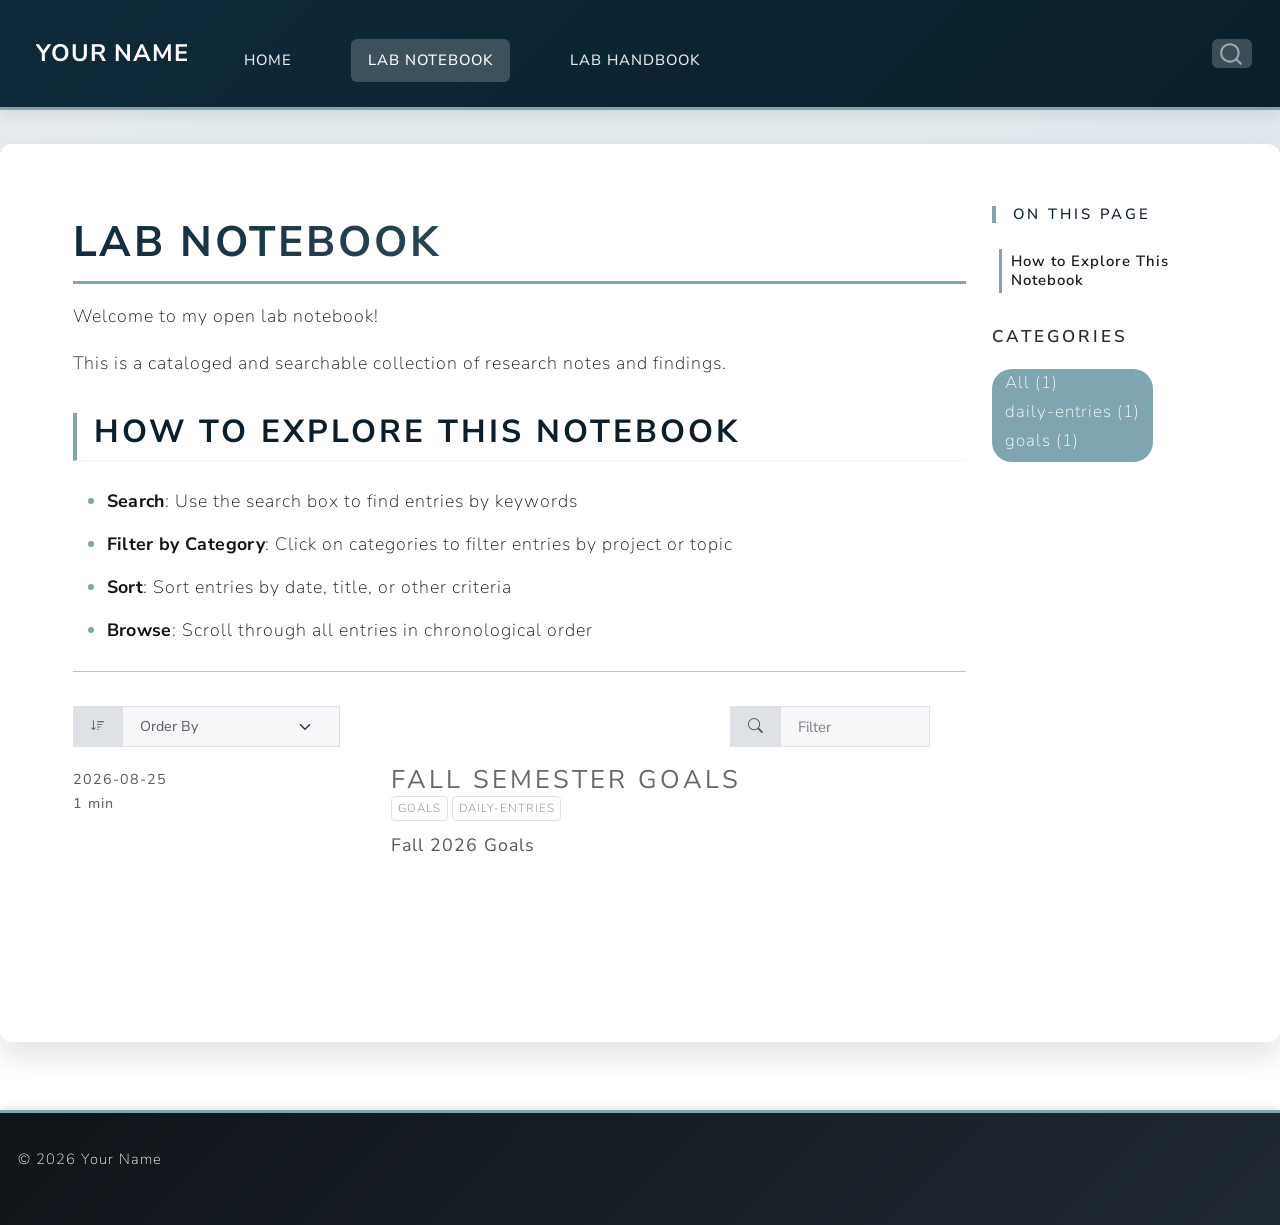
==== docs/notebook.html @ 776d5ff4 "initial upload" ====
<!DOCTYPE html>
<html xmlns="http://www.w3.org/1999/xhtml" lang="en" xml:lang="en"><head>

<meta charset="utf-8">
<meta name="generator" content="quarto-1.9.38">

<meta name="viewport" content="width=device-width, initial-scale=1.0, user-scalable=yes">


<title>Lab Notebook – YOUR NAME</title>
<style>
/* Default styles provided by pandoc.
** See https://pandoc.org/MANUAL.html#variables-for-html for config info.
*/
code{white-space: pre-wrap;}
span.smallcaps{font-variant: small-caps;}
div.columns{display: flex; gap: min(4vw, 1.5em);}
div.column{flex: auto; overflow-x: auto;}
div.hanging-indent{margin-left: 1.5em; text-indent: -1.5em;}
ul.task-list{list-style: none;}
ul.task-list li input[type="checkbox"] {
  width: 0.8em;
  margin: 0 0.8em 0.2em -1em; /* quarto-specific, see https://github.com/quarto-dev/quarto-cli/issues/4556 */ 
  vertical-align: middle;
}
</style>


<script src="site_libs/quarto-nav/quarto-nav.js"></script>
<script src="site_libs/quarto-nav/headroom.min.js"></script>
<script src="site_libs/clipboard/clipboard.min.js"></script>
<script src="site_libs/quarto-search/autocomplete.umd.js"></script>
<script src="site_libs/quarto-search/fuse.min.js"></script>
<script src="site_libs/quarto-search/quarto-search.js"></script>
<meta name="quarto:offset" content="./">
<script src="site_libs/quarto-listing/list.min.js"></script>
<script src="site_libs/quarto-listing/quarto-listing.js"></script>
<script src="site_libs/quarto-html/quarto.js" type="module"></script>
<script src="site_libs/quarto-html/tabsets/tabsets.js" type="module"></script>
<script src="site_libs/quarto-html/popper.min.js"></script>
<script src="site_libs/quarto-html/tippy.umd.min.js"></script>
<script src="site_libs/quarto-html/anchor.min.js"></script>
<link href="site_libs/quarto-html/tippy.css" rel="stylesheet">
<link href="site_libs/quarto-html/quarto-syntax-highlighting-15634bcf2e68342d4ad2dfa704d543f6.css" rel="stylesheet" id="quarto-text-highlighting-styles">
<script src="site_libs/bootstrap/bootstrap.min.js"></script>
<link href="site_libs/bootstrap/bootstrap-icons.css" rel="stylesheet">
<link href="site_libs/bootstrap/bootstrap-9c3a95dc19903b1c85a5a06ea1e3e86a.min.css" rel="stylesheet" append-hash="true" id="quarto-bootstrap" data-mode="light">
<script id="quarto-search-options" type="application/json">{
  "location": "navbar",
  "copy-button": false,
  "collapse-after": 3,
  "panel-placement": "end",
  "type": "overlay",
  "limit": 50,
  "keyboard-shortcut": [
    "f",
    "/",
    "s"
  ],
  "show-item-context": false,
  "language": {
    "search-no-results-text": "No results",
    "search-matching-documents-text": "matching documents",
    "search-copy-link-title": "Copy link to search",
    "search-hide-matches-text": "Hide additional matches",
    "search-more-match-text": "more match in this document",
    "search-more-matches-text": "more matches in this document",
    "search-clear-button-title": "Clear",
    "search-text-placeholder": "",
    "search-detached-cancel-button-title": "Cancel",
    "search-submit-button-title": "Submit",
    "search-label": "Search"
  }
}</script>
<script>

  window.document.addEventListener("DOMContentLoaded", function (_event) {
    const listingTargetEl = window.document.querySelector('#listing-listing .list');
    if (!listingTargetEl) {
      // No listing discovered, do not attach.
      return; 
    }

    const options = {
      valueNames: ['listing-date','listing-title','listing-reading-time','listing-description','listing-categories',{ data: ['index'] },{ data: ['categories'] },{ data: ['listing-date-sort'] },{ data: ['listing-file-modified-sort'] }],
      
      searchColumns: ["listing-date","listing-title","listing-author","listing-image","listing-description","listing-categories"],
    };

    window['quarto-listings'] = window['quarto-listings'] || {};
    window['quarto-listings']['listing-listing'] = new List('listing-listing', options);

    if (window['quarto-listing-loaded']) {
      window['quarto-listing-loaded']();
    }
  });

  window.addEventListener('hashchange',() => {
    if (window['quarto-listing-loaded']) {
      window['quarto-listing-loaded']();
    }
  })
  </script>

  <script src="https://cdnjs.cloudflare.com/polyfill/v3/polyfill.min.js?features=es6"></script>
  <script defer="" src="https://cdn.jsdelivr.net/npm/mathjax@3/es5/tex-chtml-full.js" type="text/javascript"></script>

<script type="text/javascript">
const typesetMath = (el) => {
  if (window.MathJax) {
    // MathJax Typeset
    window.MathJax.typeset([el]);
  } else if (window.katex) {
    // KaTeX Render
    var mathElements = el.getElementsByClassName("math");
    var macros = [];
    for (var i = 0; i < mathElements.length; i++) {
      var texText = mathElements[i].firstChild;
      if (mathElements[i].tagName == "SPAN" && texText && texText.data) {
        window.katex.render(texText.data, mathElements[i], {
          displayMode: mathElements[i].classList.contains('display'),
          throwOnError: false,
          macros: macros,
          fleqn: false
        });
      }
    }
  }
}
window.Quarto = {
  typesetMath
};
</script>

<link rel="stylesheet" href="styles.css">
</head>

<body class="nav-fixed quarto-light">

<div id="quarto-search-results"></div>
  <header id="quarto-header" class="headroom fixed-top">
    <nav class="navbar navbar-expand-lg " data-bs-theme="dark">
      <div class="navbar-container container-fluid">
      <div class="navbar-brand-container mx-auto">
    <a href="./index.html" class="navbar-brand navbar-brand-logo">
    <img src="./headshots/logo.png" alt="" class="navbar-logo light-content">
    <img src="./headshots/logo.png" alt="" class="navbar-logo dark-content">
    </a>
    <a class="navbar-brand" href="./index.html">
    <span class="navbar-title">YOUR NAME</span>
    </a>
  </div>
            <div id="quarto-search" class="" title="Search"></div>
          <button class="navbar-toggler" type="button" data-bs-toggle="collapse" data-bs-target="#navbarCollapse" aria-controls="navbarCollapse" role="menu" aria-expanded="false" aria-label="Toggle navigation" onclick="if (window.quartoToggleHeadroom) { window.quartoToggleHeadroom(); }">
  <span class="navbar-toggler-icon"></span>
</button>
          <div class="collapse navbar-collapse" id="navbarCollapse">
            <ul class="navbar-nav navbar-nav-scroll me-auto">
  <li class="nav-item">
    <a class="nav-link" href="./index.html"> 
<span class="menu-text">Home</span></a>
  </li>  
  <li class="nav-item">
    <a class="nav-link active" href="./notebook.html" aria-current="page"> 
<span class="menu-text">Lab Notebook</span></a>
  </li>  
  <li class="nav-item">
    <a class="nav-link" href="https://alcalalab.github.io/resources/"> 
<span class="menu-text">Lab Handbook</span></a>
  </li>  
</ul>
          </div> <!-- /navcollapse -->
            <div class="quarto-navbar-tools">
</div>
      </div> <!-- /container-fluid -->
    </nav>
</header>
<!-- content -->
<div id="quarto-content" class="quarto-container page-columns page-rows-contents page-layout-full page-navbar">
<!-- sidebar -->
<!-- margin-sidebar -->
    <div id="quarto-margin-sidebar" class="sidebar margin-sidebar">
        <nav id="TOC" role="doc-toc" class="toc-active">
    <h2 id="toc-title">On this page</h2>
   
  <ul>
  <li><a href="#how-to-explore-this-notebook" id="toc-how-to-explore-this-notebook" class="nav-link active" data-scroll-target="#how-to-explore-this-notebook">How to Explore This Notebook</a></li>
  </ul>
</nav>
    <h5 class="quarto-listing-category-title">Categories</h5><div class="quarto-listing-category category-default"><div class="category" data-category="">All <span class="quarto-category-count">(1)</span></div><div class="category" data-category="ZGFpbHktZW50cmllcw==">daily-entries <span class="quarto-category-count">(1)</span></div><div class="category" data-category="Z29hbHM=">goals <span class="quarto-category-count">(1)</span></div></div></div>
<!-- main -->
<main class="content column-page-left" id="quarto-document-content">

<header id="title-block-header" class="quarto-title-block default">
<div class="quarto-title">
<h1 class="title">Lab Notebook</h1>
</div>



<div class="quarto-title-meta column-page-left">

    
  
    
  </div>
  


</header>


<p>Welcome to my open lab notebook!</p>
<p>This is a cataloged and searchable collection of research notes and findings.</p>
<section id="how-to-explore-this-notebook" class="level2">
<h2 class="anchored" data-anchor-id="how-to-explore-this-notebook">How to Explore This Notebook</h2>
<ul>
<li><strong>Search</strong>: Use the search box to find entries by keywords</li>
<li><strong>Filter by Category</strong>: Click on categories to filter entries by project or topic</li>
<li><strong>Sort</strong>: Sort entries by date, title, or other criteria</li>
<li><strong>Browse</strong>: Scroll through all entries in chronological order</li>
</ul>
<hr>



</section>

<div class="quarto-listing quarto-listing-container-default" id="listing-listing">
<div class="listing-actions-group">
   <div class="input-group input-group-sm quarto-listing-sort">
    <span class="input-group-text"><i class="bi bi-sort-down"></i></span>
    <select id="listing-listing-sort" class="form-select" aria-label="Order By" onchange="window['quarto-listings']['listing-listing'].sort(this.options[this.selectedIndex].value, { order: this.options[this.selectedIndex].getAttribute('data-direction')})">
      <option value="" disabled="" selected="" hidden="">Order By</option>
      <option value="index" data-direction="asc">Default</option>
      <option value="listing-title" data-direction="asc">
        Title
      </option>
      <option value="listing-date-sort" data-direction="asc">
        Date - Oldest
      </option>
      <option value="listing-date-sort" data-direction="desc">
        Date - Newest
      </option>
    </select>
  </div>
    <div class="input-group input-group-sm quarto-listing-filter">
      <span class="input-group-text"><i class="bi bi-search"></i></span>
      <input type="text" class="search form-control" placeholder="Filter">
    </div>
</div>
<div class="list quarto-listing-default">
<div class="quarto-post image-right" data-index="0" data-categories="Z29hbHMlMkNkYWlseS1lbnRyaWVz" data-listing-date-sort="1787630400000" data-listing-file-modified-sort="1787684149015" data-listing-date-modified-sort="NaN" data-listing-reading-time-sort="1" data-listing-word-count-sort="37">
<div class="body">
<h3 class="no-anchor listing-title">
<a href="./posts/2026-08-25-goals.html" class="no-external">Fall Semester Goals</a>
</h3>
<div class="listing-categories">

<div class="listing-category" onclick="window.quartoListingCategory('Z29hbHM='); return false;">goals</div>

<div class="listing-category" onclick="window.quartoListingCategory('ZGFpbHktZW50cmllcw=='); return false;">daily-entries</div>

</div>
<div class="delink listing-description"><a href="./posts/2026-08-25-goals.html" class="no-external">
<p>Fall 2026 Goals</p>
</a></div>
</div>
<div class="metadata">
<a href="./posts/2026-08-25-goals.html" class="no-external">
<div class="listing-date">
2026-08-25
</div>
<div class="listing-reading-time">1 min</div>
</a>
</div>
</div>
</div>
<div class="listing-no-matching d-none">No matching items</div>
</div></main> <!-- /main -->
<script id="quarto-html-after-body" type="application/javascript">
  window.document.addEventListener("DOMContentLoaded", function (event) {
    const icon = "";
    const anchorJS = new window.AnchorJS();
    anchorJS.options = {
      placement: 'right',
      icon: icon
    };
    anchorJS.add('.anchored');
    const isCodeAnnotation = (el) => {
      for (const clz of el.classList) {
        if (clz.startsWith('code-annotation-')) {                     
          return true;
        }
      }
      return false;
    }
    const onCopySuccess = function(e) {
      // button target
      const button = e.trigger;
      // don't keep focus
      button.blur();
      // flash "checked"
      button.classList.add('code-copy-button-checked');
      var currentTitle = button.getAttribute("title");
      button.setAttribute("title", "Copied!");
      let tooltip;
      if (window.bootstrap) {
        button.setAttribute("data-bs-toggle", "tooltip");
        button.setAttribute("data-bs-placement", "left");
        button.setAttribute("data-bs-title", "Copied!");
        tooltip = new bootstrap.Tooltip(button, 
          { trigger: "manual", 
            customClass: "code-copy-button-tooltip",
            offset: [0, -8]});
        tooltip.show();    
      }
      setTimeout(function() {
        if (tooltip) {
          tooltip.hide();
          button.removeAttribute("data-bs-title");
          button.removeAttribute("data-bs-toggle");
          button.removeAttribute("data-bs-placement");
        }
        button.setAttribute("title", currentTitle);
        button.classList.remove('code-copy-button-checked');
      }, 1000);
      // clear code selection
      e.clearSelection();
    }
    const getTextToCopy = function(trigger) {
      const outerScaffold = trigger.parentElement.cloneNode(true);
      const codeEl = outerScaffold.querySelector('code');
      for (const childEl of codeEl.children) {
        if (isCodeAnnotation(childEl)) {
          childEl.remove();
        }
      }
      return codeEl.innerText;
    }
    const clipboard = new window.ClipboardJS('.code-copy-button:not([data-in-quarto-modal])', {
      text: getTextToCopy
    });
    clipboard.on('success', onCopySuccess);
    if (window.document.getElementById('quarto-embedded-source-code-modal')) {
      const clipboardModal = new window.ClipboardJS('.code-copy-button[data-in-quarto-modal]', {
        text: getTextToCopy,
        container: window.document.getElementById('quarto-embedded-source-code-modal')
      });
      clipboardModal.on('success', onCopySuccess);
    }
      var localhostRegex = new RegExp(/^(?:http|https):\/\/localhost\:?[0-9]*\//);
      var mailtoRegex = new RegExp(/^mailto:/);
        var filterRegex = new RegExp('/' + window.location.host + '/');
      var isInternal = (href) => {
          return filterRegex.test(href) || localhostRegex.test(href) || mailtoRegex.test(href);
      }
      // Inspect non-navigation links and adorn them if external
     var links = window.document.querySelectorAll('a[href]:not(.nav-link):not(.navbar-brand):not(.toc-action):not(.sidebar-link):not(.sidebar-item-toggle):not(.pagination-link):not(.no-external):not([aria-hidden]):not(.dropdown-item):not(.quarto-navigation-tool):not(.about-link)');
      for (var i=0; i<links.length; i++) {
        const link = links[i];
        if (!isInternal(link.href)) {
          // undo the damage that might have been done by quarto-nav.js in the case of
          // links that we want to consider external
          if (link.dataset.originalHref !== undefined) {
            link.href = link.dataset.originalHref;
          }
            // target, if specified
            link.setAttribute("target", "_blank");
            if (link.getAttribute("rel") === null) {
              link.setAttribute("rel", "noopener");
            }
        }
      }
    function tippyHover(el, contentFn, onTriggerFn, onUntriggerFn) {
      const config = {
        allowHTML: true,
        maxWidth: 500,
        delay: 100,
        arrow: false,
        appendTo: function(el) {
            return el.parentElement;
        },
        interactive: true,
        interactiveBorder: 10,
        theme: 'quarto',
        placement: 'bottom-start',
      };
      if (contentFn) {
        config.content = contentFn;
      }
      if (onTriggerFn) {
        config.onTrigger = onTriggerFn;
      }
      if (onUntriggerFn) {
        config.onUntrigger = onUntriggerFn;
      }
      window.tippy(el, config); 
    }
    const noterefs = window.document.querySelectorAll('a[role="doc-noteref"]');
    for (var i=0; i<noterefs.length; i++) {
      const ref = noterefs[i];
      tippyHover(ref, function() {
        // use id or data attribute instead here
        let href = ref.getAttribute('data-footnote-href') || ref.getAttribute('href');
        try { href = new URL(href).hash; } catch {}
        const id = href.replace(/^#\/?/, "");
        const note = window.document.getElementById(id);
        if (note) {
          return note.innerHTML;
        } else {
          return "";
        }
      });
    }
    const xrefs = window.document.querySelectorAll('a.quarto-xref');
    const processXRef = (id, note) => {
      // Strip column container classes
      const stripColumnClz = (el) => {
        el.classList.remove("page-full", "page-columns");
        if (el.children) {
          for (const child of el.children) {
            stripColumnClz(child);
          }
        }
      }
      stripColumnClz(note)
      if (id === null || id.startsWith('sec-')) {
        // Special case sections, only their first couple elements
        const container = document.createElement("div");
        if (note.children && note.children.length > 2) {
          container.appendChild(note.children[0].cloneNode(true));
          for (let i = 1; i < note.children.length; i++) {
            const child = note.children[i];
            if (child.tagName === "P" && child.innerText === "") {
              continue;
            } else {
              container.appendChild(child.cloneNode(true));
              break;
            }
          }
          if (window.Quarto?.typesetMath) {
            window.Quarto.typesetMath(container);
          }
          return container.innerHTML
        } else {
          if (window.Quarto?.typesetMath) {
            window.Quarto.typesetMath(note);
          }
          return note.innerHTML;
        }
      } else {
        // Remove any anchor links if they are present
        const anchorLink = note.querySelector('a.anchorjs-link');
        if (anchorLink) {
          anchorLink.remove();
        }
        if (window.Quarto?.typesetMath) {
          window.Quarto.typesetMath(note);
        }
        if (note.classList.contains("callout")) {
          return note.outerHTML;
        } else {
          return note.innerHTML;
        }
      }
    }
    for (var i=0; i<xrefs.length; i++) {
      const xref = xrefs[i];
      tippyHover(xref, undefined, function(instance) {
        instance.disable();
        let url = xref.getAttribute('href');
        let hash = undefined; 
        if (url.startsWith('#')) {
          hash = url;
        } else {
          try { hash = new URL(url).hash; } catch {}
        }
        if (hash) {
          const id = hash.replace(/^#\/?/, "");
          const note = window.document.getElementById(id);
          if (note !== null) {
            try {
              const html = processXRef(id, note.cloneNode(true));
              instance.setContent(html);
            } finally {
              instance.enable();
              instance.show();
            }
          } else {
            // See if we can fetch this
            fetch(url.split('#')[0])
            .then(res => res.text())
            .then(html => {
              const parser = new DOMParser();
              const htmlDoc = parser.parseFromString(html, "text/html");
              const note = htmlDoc.getElementById(id);
              if (note !== null) {
                const html = processXRef(id, note);
                instance.setContent(html);
              } 
            }).finally(() => {
              instance.enable();
              instance.show();
            });
          }
        } else {
          // See if we can fetch a full url (with no hash to target)
          // This is a special case and we should probably do some content thinning / targeting
          fetch(url)
          .then(res => res.text())
          .then(html => {
            const parser = new DOMParser();
            const htmlDoc = parser.parseFromString(html, "text/html");
            const note = htmlDoc.querySelector('main.content');
            if (note !== null) {
              // This should only happen for chapter cross references
              // (since there is no id in the URL)
              // remove the first header
              if (note.children.length > 0 && note.children[0].tagName === "HEADER") {
                note.children[0].remove();
              }
              const html = processXRef(null, note);
              instance.setContent(html);
            } 
          }).finally(() => {
            instance.enable();
            instance.show();
          });
        }
      }, function(instance) {
      });
    }
        let selectedAnnoteEl;
        const selectorForAnnotation = ( cell, annotation) => {
          let cellAttr = 'data-code-cell="' + cell + '"';
          let lineAttr = 'data-code-annotation="' +  annotation + '"';
          const selector = 'span[' + cellAttr + '][' + lineAttr + ']';
          return selector;
        }
        const selectCodeLines = (annoteEl) => {
          const doc = window.document;
          const targetCell = annoteEl.getAttribute("data-target-cell");
          const targetAnnotation = annoteEl.getAttribute("data-target-annotation");
          const annoteSpan = window.document.querySelector(selectorForAnnotation(targetCell, targetAnnotation));
          const lines = annoteSpan.getAttribute("data-code-lines").split(",");
          const lineIds = lines.map((line) => {
            return targetCell + "-" + line;
          })
          let top = null;
          let height = null;
          let parent = null;
          if (lineIds.length > 0) {
              //compute the position of the single el (top and bottom and make a div)
              const el = window.document.getElementById(lineIds[0]);
              top = el.offsetTop;
              height = el.offsetHeight;
              parent = el.parentElement.parentElement;
            if (lineIds.length > 1) {
              const lastEl = window.document.getElementById(lineIds[lineIds.length - 1]);
              const bottom = lastEl.offsetTop + lastEl.offsetHeight;
              height = bottom - top;
            }
            if (top !== null && height !== null && parent !== null) {
              // cook up a div (if necessary) and position it 
              let div = window.document.getElementById("code-annotation-line-highlight");
              if (div === null) {
                div = window.document.createElement("div");
                div.setAttribute("id", "code-annotation-line-highlight");
                div.style.position = 'absolute';
                parent.appendChild(div);
              }
              div.style.top = top - 2 + "px";
              div.style.height = height + 4 + "px";
              div.style.left = 0;
              let gutterDiv = window.document.getElementById("code-annotation-line-highlight-gutter");
              if (gutterDiv === null) {
                gutterDiv = window.document.createElement("div");
                gutterDiv.setAttribute("id", "code-annotation-line-highlight-gutter");
                gutterDiv.style.position = 'absolute';
                const codeCell = window.document.getElementById(targetCell);
                const gutter = codeCell.querySelector('.code-annotation-gutter');
                gutter.appendChild(gutterDiv);
              }
              gutterDiv.style.top = top - 2 + "px";
              gutterDiv.style.height = height + 4 + "px";
            }
            selectedAnnoteEl = annoteEl;
          }
        };
        const unselectCodeLines = () => {
          const elementsIds = ["code-annotation-line-highlight", "code-annotation-line-highlight-gutter"];
          elementsIds.forEach((elId) => {
            const div = window.document.getElementById(elId);
            if (div) {
              div.remove();
            }
          });
          selectedAnnoteEl = undefined;
        };
          // Handle positioning of the toggle
      window.addEventListener(
        "resize",
        throttle(() => {
          elRect = undefined;
          if (selectedAnnoteEl) {
            selectCodeLines(selectedAnnoteEl);
          }
        }, 10)
      );
      function throttle(fn, ms) {
      let throttle = false;
      let timer;
        return (...args) => {
          if(!throttle) { // first call gets through
              fn.apply(this, args);
              throttle = true;
          } else { // all the others get throttled
              if(timer) clearTimeout(timer); // cancel #2
              timer = setTimeout(() => {
                fn.apply(this, args);
                timer = throttle = false;
              }, ms);
          }
        };
      }
        // Attach click handler to the DT
        const annoteDls = window.document.querySelectorAll('dt[data-target-cell]');
        for (const annoteDlNode of annoteDls) {
          annoteDlNode.addEventListener('click', (event) => {
            const clickedEl = event.target;
            if (clickedEl !== selectedAnnoteEl) {
              unselectCodeLines();
              const activeEl = window.document.querySelector('dt[data-target-cell].code-annotation-active');
              if (activeEl) {
                activeEl.classList.remove('code-annotation-active');
              }
              selectCodeLines(clickedEl);
              clickedEl.classList.add('code-annotation-active');
            } else {
              // Unselect the line
              unselectCodeLines();
              clickedEl.classList.remove('code-annotation-active');
            }
          });
        }
    const findCites = (el) => {
      const parentEl = el.parentElement;
      if (parentEl) {
        const cites = parentEl.dataset.cites;
        if (cites) {
          return {
            el,
            cites: cites.split(' ')
          };
        } else {
          return findCites(el.parentElement)
        }
      } else {
        return undefined;
      }
    };
    var bibliorefs = window.document.querySelectorAll('a[role="doc-biblioref"]');
    for (var i=0; i<bibliorefs.length; i++) {
      const ref = bibliorefs[i];
      const citeInfo = findCites(ref);
      if (citeInfo) {
        tippyHover(citeInfo.el, function() {
          var popup = window.document.createElement('div');
          citeInfo.cites.forEach(function(cite) {
            var citeDiv = window.document.createElement('div');
            citeDiv.classList.add('hanging-indent');
            citeDiv.classList.add('csl-entry');
            var biblioDiv = window.document.getElementById('ref-' + cite);
            if (biblioDiv) {
              citeDiv.innerHTML = biblioDiv.innerHTML;
            }
            popup.appendChild(citeDiv);
          });
          return popup.innerHTML;
        });
      }
    }
  });
  </script>
</div> <!-- /content -->
<footer class="footer">
  <div class="nav-footer">
    <div class="nav-footer-left">
<p>© 2026 Your Name</p>
</div>   
    <div class="nav-footer-center">
      &nbsp;
    </div>
    <div class="nav-footer-right">
      &nbsp;
    </div>
  </div>
</footer>




</body></html>
---- docs/site_libs/quarto-html/tippy.css ----
.tippy-box[data-animation=fade][data-state=hidden]{opacity:0}[data-tippy-root]{max-width:calc(100vw - 10px)}.tippy-box{position:relative;background-color:#333;color:#fff;border-radius:4px;font-size:14px;line-height:1.4;white-space:normal;outline:0;transition-property:transform,visibility,opacity}.tippy-box[data-placement^=top]>.tippy-arrow{bottom:0}.tippy-box[data-placement^=top]>.tippy-arrow:before{bottom:-7px;left:0;border-width:8px 8px 0;border-top-color:initial;transform-origin:center top}.tippy-box[data-placement^=bottom]>.tippy-arrow{top:0}.tippy-box[data-placement^=bottom]>.tippy-arrow:before{top:-7px;left:0;border-width:0 8px 8px;border-bottom-color:initial;transform-origin:center bottom}.tippy-box[data-placement^=left]>.tippy-arrow{right:0}.tippy-box[data-placement^=left]>.tippy-arrow:before{border-width:8px 0 8px 8px;border-left-color:initial;right:-7px;transform-origin:center left}.tippy-box[data-placement^=right]>.tippy-arrow{left:0}.tippy-box[data-placement^=right]>.tippy-arrow:before{left:-7px;border-width:8px 8px 8px 0;border-right-color:initial;transform-origin:center right}.tippy-box[data-inertia][data-state=visible]{transition-timing-function:cubic-bezier(.54,1.5,.38,1.11)}.tippy-arrow{width:16px;height:16px;color:#333}.tippy-arrow:before{content:"";position:absolute;border-color:transparent;border-style:solid}.tippy-content{position:relative;padding:5px 9px;z-index:1}
---- docs/styles.css ----
/* Custom styles for the website - Professional Design */

/* ============================================
   Color Palette — Deep Ocean
   ============================================ */
:root {
  /* Primary brand colors */
  --primary-color: #0E2A3A;      /* deep ocean blue */
  --primary-dark:  #0A1F2B;      /* darker navy */
  --primary-light: #2F4A5A;      /* slate blue */

  --secondary-color: #4F6D7A;   /* steel blue */
  --accent-color:    #7FA6B0;   /* soft sea-glass blue */

  /* Backgrounds */
  --bg-light:          #FAFBFC; /* paper white */
  --bg-gradient-start:#E6ECEF; /* pale blue-gray */
  --bg-gradient-end:  #DCE8EC; /* subtle ocean mist */

  /* Text */
  --text-dark:   #0F1418;  /* near-black */
  --text-medium: #1F2933;  /* charcoal */
  --text-light:  #4F6D7A;  /* muted steel */

  /* Borders & UI */
  --border-color: #C9D6DC; /* soft blue-gray */

  /* Shadows */
  --shadow-sm: 0 2px 4px rgba(15, 20, 24, 0.04);
  --shadow-md: 0 6px 14px rgba(15, 20, 24, 0.08);
  --shadow-lg: 0 14px 30px rgba(15, 20, 24, 0.12);
}


/* ============================================
   Global Styles
   ============================================ */
body {
  font-size: 1.05rem;
  line-height: 1.7;
  color: var(--text-dark);
  background: linear-gradient(135deg, var(--bg-gradient-start) 0%, var(--bg-gradient-end) 100%);
  background-attachment: fixed;
} 

/* ============================================
   Navigation Bar
   ============================================ */
.navbar {
  background: linear-gradient(135deg, var(--primary-color) 0%, var(--primary-dark) 100%) !important;
  box-shadow: var(--shadow-md);
  padding: 1rem 0;
  border-bottom: 3px solid var(--accent-color);
}

.navbar-brand {
  font-weight: 700;
  font-size: 1.4rem;
  color: white !important;
  transition: transform 0.3s ease;
}

.navbar-brand:hover {
  transform: scale(1.05);
}

.navbar-nav .nav-link {
  color: rgba(255, 255, 255, 0.9) !important;
  font-weight: 500;
  padding: 0.5rem 1rem !important;
  margin: 0 0.25rem;
  border-radius: 6px;
  transition: all 0.3s ease;
}

.navbar-nav .nav-link:hover {
  background-color: rgba(255, 255, 255, 0.15);
  color: white !important;
  transform: translateY(-2px);
}

.navbar-nav .nav-link.active {
  background-color: rgba(255, 255, 255, 0.2);
  color: white !important;
}

/* ============================================
   Main Content Area
   ============================================ */
#quarto-content {
  background-color: white;
  border-radius: 12px;
  box-shadow: var(--shadow-lg);
  padding: 2.5rem;
  margin-top: 2rem;
  margin-bottom: 2rem;
}

/* ============================================
   Headers
   ============================================ */
h1, h2, h3, h4, h5, h6 {
  margin-top: 2rem;
  margin-bottom: 1.25rem;
  font-weight: 700;
  color: var(--text-dark);
}

h1 {
  font-size: 2.5rem;
  background: linear-gradient(135deg, var(--primary-color) 0%, var(--secondary-color) 100%);
  -webkit-background-clip: text;
  -webkit-text-fill-color: transparent;
  background-clip: text;
  border-bottom: 3px solid var(--accent-color);
  padding-bottom: 0.75rem;
  margin-bottom: 1.5rem;
}

h2 {
  font-size: 1.875rem;
  color: var(--primary-dark);
  border-left: 4px solid var(--accent-color);
  padding-left: 1rem;
  margin-top: 2.5rem;
}

h3 {
  font-size: 1.5rem;
  color: var(--text-dark);
}

/* ============================================
   Hero Section (for homepage)
   ============================================ */
.hero-section {
  background: linear-gradient(135deg, var(--primary-color) 0%, var(--secondary-color) 100%);
  color: white;
  padding: 3rem 2rem;
  border-radius: 12px;
  margin-bottom: 2.5rem;
  box-shadow: var(--shadow-lg);
  text-align: center;
}

.hero-section h1 {
  color: white;
  border-bottom: none;
  background: none;
  -webkit-text-fill-color: white;
  margin-bottom: 1rem;
  font-size: 3rem;
}
 
.hero-section p {
  font-size: 1.25rem;
  opacity: 0.95;
  max-width: 800px;
  margin: 0 auto;
}

/* ============================================
   Fix hero image layout
   ============================================ */

.hero-image {
  display: flex !important;
  flex-wrap: nowrap;
  align-items: center;
  gap: 1.5rem;
}

/* Remove vertical margins that force stacking */
.hero-image img {
  margin: 0 !important;
}

/* Make sure Quarto wrappers don’t break flex */
.hero-image > p,
.hero-image > figure {
  margin: 0 !important;
  padding: 0 !important;
  display: flex !important;
  align-items: center;
}

/* Force children to be flex items */
.hero-image > p,
.hero-image > figure {
  flex: 0 0 auto;
}

/* Headshot */
.hero-image .headshot {
  width: 160px;
  max-width: 160px;
  border-radius: 999px;
}

/* Field image larger */
.hero-image .fieldshot {
  max-width: 420px;
  width: 100%;
}

/* ============================================
   Make hero images equal height + spaced
   ============================================ */

.hero-image {
  gap: 2.5rem;   /* more space between images */
}

/* Force both images to the same height */
.hero-image img {
  height: 280px;        /* adjust to taste */
  width: auto;
  object-fit: cover;
}

/* Keep headshot round but now same height */
.hero-image .headshot {
  width: 280px;        /* match height so circle stays round */
  height: 280px;
  max-width: none;
  border-radius: 50%;
}

/* Field photo fills its rectangle */
.hero-image .fieldshot {
  width: 420px;        /* wide landscape feel */
  max-width: none;
  border-radius: 16px;
}

/* ============================================
   Hero images: same height, no headshot cropping
   ============================================ */

.hero-image {
  gap: 3rem;            /* more space between images */
  align-items: center;
}

/* Set a shared height */
.hero-image .headshot,
.hero-image .fieldshot {
  height: 280px;        /* adjust this number */
  margin: 0 !important; /* keep your no-stack fix */
  display: block;
}

/* Headshot: NEVER crop */
.hero-image .headshot {
  width: 280px;         /* keep it square so circle stays true */
  max-width: none;
  object-fit: contain;  /* show whole headshot */
  background: white;    /* prevents transparent corners looking odd */
  padding: 6px;         /* small breathing room */
  border-radius: 50%;
}

/* Fieldshot: crop is OK for landscape framing */
.hero-image .fieldshot {
  width: 460px;         /* give it a nice wide presence */
  max-width: none;
  object-fit: cover;    /* fill the rectangle */
  border-radius: 16px;
}

/* Research page hero images: don't overlap TOC */
.research-hero {
  max-width: 100%;
  flex-wrap: wrap;     /* allow wrap instead of overflow */
  gap: 1.5rem;
}

.research-hero .fieldshot {
  height: 290px;       /* smaller so it fits next to TOC */
  width: auto;
  max-width: 400px;    /* prevents pushing into sidebar */
  object-fit: cover;
}

/* ============================================
   Cards and Sections
   ============================================ */
.card, .content-card {
  background-color: white;
  border-radius: 10px;
  padding: 1.75rem;
  margin-bottom: 1.5rem;
  box-shadow: var(--shadow-md);
  border: 1px solid var(--border-color);
  transition: all 0.3s ease;
}

.card:hover, .content-card:hover {
  box-shadow: var(--shadow-lg);
  transform: translateY(-3px);
}

.section-divider {
  height: 3px;
  background: linear-gradient(90deg, var(--primary-color) 0%, var(--accent-color) 100%);
  border: none;
  margin: 2.5rem 0;
  border-radius: 2px;
}

/* ============================================
   Links and Buttons
   ============================================ */

/* Body links */
a {
  color: var(--accent-color);
  text-decoration: underline;
  text-decoration-thickness: 2px;
  text-underline-offset: 3px;
  transition: color 0.2s ease, text-decoration-thickness 0.2s ease;
}

a:hover {
  color: var(--primary-light);
  text-decoration-thickness: 3px;
}

/* Navigation links stay clean */
.navbar a,
.navbar a:hover {
  text-decoration: none;
}


/* ============================================
   Lists
   ============================================ */
ul, ol {
  margin: 1.5rem 0;
  padding-left: 2rem;
}

li {
  margin-bottom: 0.75rem;
  line-height: 1.7;
}

ul li::marker {
  color: var(--accent-color);
  font-weight: bold;
}

/* Quick links special styling */
.quick-links li {
  background-color: var(--bg-light);
  padding: 0.75rem 1rem;
  margin-bottom: 0.75rem;
  border-radius: 8px;
  border-left: 4px solid var(--accent-color);
  transition: all 0.2s ease;
  list-style: none;
}

.quick-links li:hover {
  background-color: var(--bg-gradient-start);
  transform: translateX(5px);
  box-shadow: var(--shadow-sm);
}

.quick-links li::before {
  content: "→";
  color: var(--accent-color);
  font-weight: bold;
  margin-right: 0.75rem;
}

/* ============================================
   Code Blocks
   ============================================ */
pre {
  background-color: #1e293b;
  color: #e2e8f0;
  border-radius: 8px;
  padding: 1.5rem;
  border-left: 4px solid var(--accent-color);
  box-shadow: var(--shadow-sm);
  overflow-x: auto;
}

code {
  background-color: var(--bg-light);
  color: var(--primary-dark);
  padding: 0.2rem 0.5rem;
  border-radius: 4px;
  font-size: 0.9em;
}

pre code {
  background-color: transparent;
  color: inherit;
  padding: 0;
}

/* ============================================
   Blockquotes
   ============================================ */
blockquote {
  background-color: var(--bg-light);
  border-left: 5px solid var(--accent-color);
  padding: 1.25rem 1.5rem;
  margin: 1.5rem 0;
  border-radius: 0 8px 8px 0;
  color: var(--text-medium);
  font-style: italic;
  box-shadow: var(--shadow-sm);
}

/* ============================================
   Tables
   ============================================ */
table {
  margin: 2rem 0;
  border-collapse: collapse;
  width: 100%;
  box-shadow: var(--shadow-sm);
  border-radius: 8px;
  overflow: hidden;
}

thead {
  background: linear-gradient(135deg, var(--primary-color) 0%, var(--primary-dark) 100%);
  color: white;
}

thead th {
  padding: 1rem;
  font-weight: 600;
  text-align: left;
}

tbody tr {
  border-bottom: 1px solid var(--border-color);
  transition: background-color 0.2s ease;
}

tbody tr:hover {
  background-color: var(--bg-light);
}

tbody td {
  padding: 0.875rem 1rem;
}

tbody tr:last-child {
  border-bottom: none;
}

/* ============================================
   Images
   ============================================ */
img {
  max-width: 100%;
  height: auto;
  border-radius: 10px;
  margin: 1.5rem 0;
  box-shadow: var(--shadow-md);
  transition: transform 0.3s ease;
}

img:hover {
  transform: scale(1.02);
  box-shadow: var(--shadow-lg);
}

/* ============================================
   Lab Notebook Listing
   ============================================ */
.quarto-listing {
  margin-top: 2rem;
}

.quarto-listing-category {
  background-color: var(--accent-color);
  color: white;
  padding: 0.375rem 0.75rem;
  border-radius: 20px;
  font-size: 0.875rem;
  margin-right: 0.5rem;
  margin-bottom: 0.5rem;
  display: inline-block;
  transition: all 0.2s ease;
}

.quarto-listing-category:hover {
  background-color: var(--secondary-color);
  transform: scale(1.05);
}

.listing-item {
  background-color: white;
  padding: 1.5rem;
  margin-bottom: 1.25rem;
  border-radius: 10px;
  border-left: 4px solid var(--accent-color);
  box-shadow: var(--shadow-sm);
  transition: all 0.3s ease;
}

.listing-item:hover {
  box-shadow: var(--shadow-md);
  transform: translateX(5px);
}

/* ============================================
   Footer
   ============================================ */
.nav-footer {
  background: linear-gradient(135deg, var(--text-dark) 0%, var(--text-medium) 100%);
  color: white;
  margin-top: 4rem;
  padding: 2rem 0;
  border-top: 3px solid var(--accent-color);
  box-shadow: 0 -4px 6px -1px rgba(0, 0, 0, 0.1);
}

.nav-footer a {
  color: rgba(255, 255, 255, 0.9);
  transition: color 0.2s ease;
}

.nav-footer a:hover {
  color: white;
  text-decoration: none;
}

/* ============================================
   Task Lists
   ============================================ */
.task-list-item {
  list-style-type: none;
  background-color: var(--bg-light);
  padding: 0.5rem;
  margin-bottom: 0.5rem;
  border-radius: 6px;
  transition: background-color 0.2s ease;
}

.task-list-item:hover {
  background-color: var(--bg-gradient-start);
}

.task-list-item input[type="checkbox"] {
  margin-right: 0.75rem;
  width: 1.25rem;
  height: 1.25rem;
  cursor: pointer;
}

/* ============================================
   Table of Contents
   ============================================ */
#quarto-margin-sidebar .toc-actions,
#quarto-margin-sidebar nav[role="navigation"] {
  background-color: white;
  padding: 1.25rem;
  border-radius: 10px;
  box-shadow: var(--shadow-md);
  border: 1px solid var(--border-color);
}

#TOC a {
  color: var(--text-medium);
  transition: all 0.2s ease;
}

#TOC a:hover {
  color: var(--primary-color);
  padding-left: 0.5rem;
}

#TOC .active {
  color: var(--primary-color);
  font-weight: 600;
  border-left: 3px solid var(--accent-color);
  padding-left: 0.5rem;
}

/* ============================================
   Search
   ============================================ */
#quarto-search {
  background-color: rgba(255, 255, 255, 0.2);
  border-radius: 6px;
  transition: all 0.3s ease;
}

#quarto-search:hover {
  background-color: rgba(255, 255, 255, 0.3);
}

/* ============================================
   Responsive Design
   ============================================ */
@media (max-width: 768px) {
  #quarto-content {
    padding: 1.5rem;
  }
  
  h1 {
    font-size: 2rem;
  }
  
  .hero-section h1 {
    font-size: 2.25rem;
  }
  
  .hero-section {
    padding: 2rem 1.5rem;
  }
}

/* ============================================
   Animations
   ============================================ */
@keyframes fadeIn {
  from {
    opacity: 0;
    transform: translateY(20px);
  }
  to {
    opacity: 1;
    transform: translateY(0);
  }
}

#quarto-content > * {
  animation: fadeIn 0.6s ease-out;
}

/* ============================================
   Utility Classes
   ============================================ */
.text-center {
  text-align: center;
}

.mt-4 {
  margin-top: 2rem;
}

.mb-4 {
  margin-bottom: 2rem;
}

.highlight-box {
  background: linear-gradient(135deg, var(--bg-gradient-start) 0%, var(--bg-light) 100%);
  border-left: 4px solid var(--accent-color);
  padding: 1.5rem;
  border-radius: 8px;
  margin: 1.5rem 0;
  box-shadow: var(--shadow-sm);
}

/* ============================================
   Restore bold text styling
   ============================================ */

strong, b {
  font-weight: 700;
  color: var(--text-dark);
}

/* Optional: subtle emphasis boost */
strong {
  letter-spacing: 0.02em;
}

/* ============================================
   Research theme badge grid (4 across)
   ============================================ */

.theme-grid {
  display: grid;
  grid-template-columns: repeat(2, 1fr);  /* 2 columns */
  grid-template-rows: repeat(2, auto);   /* 2 rows */
  gap: 2rem;
  margin: 2rem 0 3rem 0;
}

.theme-card {
  background: white;
  border: 1px solid var(--border-color);
  border-radius: 12px;
  padding: 1rem;
  box-shadow: var(--shadow-md);
  transition: transform 0.2s ease, box-shadow 0.2s ease;
}

.theme-card:hover {
  transform: translateY(-3px);
  box-shadow: var(--shadow-lg);
}

/* Image badge */
.theme-card img {
  width: 100%;
  height: 170px;
  object-fit: cover;
  border-radius: 10px;
  margin: 0 0 0.75rem 0 !important;
}

/* Title styling */
.theme-card h3 {
  margin: 0.25rem 0 0.5rem 0;
  font-size: 1.1rem;
}

/* Make link titles look like titles (not regular text) */
.theme-card a {
  text-decoration: none;
}
.theme-card a:hover {
  text-decoration: underline;
}

/* Responsive: 2 across then 1 across */
@media (max-width: 1100px) {
  .theme-grid { grid-template-columns: repeat(2, 1fr); }
}
@media (max-width: 650px) {
  .theme-grid { grid-template-columns: 1fr; }
}

/* ============================================
   Mobile fixes (do not affect desktop)
   ============================================ */
@media (max-width: 768px) {

  /* Prevent horizontal scrolling */
  html, body {
    overflow-x: hidden;
  }

  /* iOS Safari performance + layout issues */
  body {
    background-attachment: scroll;
  }

  /* Main content: tighter padding on phones */
  #quarto-content {
    padding: 1.1rem;
    margin-top: 1rem;
    margin-bottom: 1rem;
    border-radius: 10px;
  }

  /* Headings scale down */
  h1 {
    font-size: 1.9rem;
  }
  h2 {
    font-size: 1.5rem;
    margin-top: 1.75rem;
  }
  h3 {
    font-size: 1.25rem;
  }

  /* Cards: reduce padding */
  .card, .content-card {
    padding: 1.1rem;
  }

  /* HERO: reduce padding */
  .hero-section {
    padding: 1.6rem 1.1rem;
  }
  .hero-section h1 {
    font-size: 2.1rem;
  }

  /* Images: reduce margins so they don't push content oddly */
  img {
    margin: 1rem 0;
  }

  /* Tables: force horizontal scroll instead of page overflow */
  .table-responsive,
  table {
    display: block;
    width: 100%;
    overflow-x: auto;
    -webkit-overflow-scrolling: touch;
  }

  /* Code blocks: slightly tighter on mobile */
  pre {
    padding: 1rem;
  }
}

/* ============================================
   Mobile hero images (authoritative)
   ============================================ */
@media (max-width: 768px) {

  /* Stack hero images; avoid side-by-side overflow */
  .hero-image {
    display: flex !important;
    flex-direction: column !important;
    align-items: center !important;
    justify-content: center !important;
    gap: 1rem !important;
  }

  /* Quarto wrappers (p/figure) should not create weird widths */
.hero-image > p,
.hero-image > figure {
  width: 100% !important;
  max-width: 100% !important;
  flex: 0 0 100% !important;
  margin: 0 !important;
  display: block !important;
}

  /* The actual image: never stretch */
  .hero-image img {
    width: 100% !important;
    max-width: 100% !important;
    height: auto !important;
    margin: 0 !important;
    object-fit: contain !important;   /* default: show whole image */
  }

  /* Headshot: keep it from getting gigantic, keep circle */
  .hero-image .headshot {
    width: min(220px, 80vw) !important;
    max-width: min(220px, 80vw) !important;
    border-radius: 50% !important;
    padding: 0 !important;
    background: transparent !important;
  }

  /* Field shots: make them "photo-like" */
  .hero-image .fieldshot {
    border-radius: 16px !important;
    object-fit: cover !important;     /* crop is OK for field images */
    max-height: 55vh !important;      /* prevents taking over screen */
  }
}

/* ============================================
   HARD mobile override: hero images MUST stack
   Put this at the VERY END of styles.css
   ============================================ */
@media (max-width: 768px) {

  /* The container */
  .hero-image {
    display: block !important;   /* not flex */
  }

  /* Anything Quarto may wrap images in */
  .hero-image > * {
    display: block !important;
    width: 100% !important;
    max-width: 100% !important;
  }

  /* Common Quarto structures (belt + suspenders) */
  .hero-image p,
  .hero-image figure,
  .hero-image .quarto-figure,
  .hero-image .quarto-figure-center,
  .hero-image .cell-output-display {
    display: block !important;
    width: 100% !important;
    max-width: 100% !important;
    margin: 0 !important;
  }

  /* The images themselves */
  .hero-image img {
    display: block !important;
    width: 100% !important;
    max-width: 100% !important;
    height: auto !important;
    margin: 0 0 1rem 0 !important;
  }

  /* Optional: keep headshot nicely sized */
  .hero-image img.headshot {
    width: min(220px, 80vw) !important;
    margin-left: auto !important;
    margin-right: auto !important;
  }
}

/* Keep navbar above homepage hero so dropdown is clickable */
.navbar { position: relative; z-index: 2000; }
.dropdown-menu { z-index: 3000; }

/* Make navbar logo fill the banner height */
.navbar-brand img {
  height: 100%;
  max-height: 72px;   /* keeps it from overflowing */
  width: auto;
}

/* Align brand content vertically */
.navbar-brand {
  display: flex;
  align-items: center;
  gap: 0.6rem;   /* space between logo and text */
}

/* Footer logo */
.footer-logo {
  height: 48px;
  width: auto;
  margin-bottom: 0.5rem;
  display: block;
}

/* Increase navbar height */
.navbar {
  min-height: 88px;   /* adjust to taste: 80–96px works well */
  padding-top: 0.75rem;
  padding-bottom: 0.75rem;
}

@media (max-width: 768px) {
  .navbar {
    min-height: 64px;
  }

  .navbar-brand img {
    max-height: 44px;
  }
}

/* Research page intro: logo left, highlight box right */
.research-intro{
  display: grid;
  grid-template-columns: 140px 1fr;  /* logo column + text column */
  gap: 1.25rem;
  align-items: center;
  margin: 1.5rem 0 2rem 0;
}

/* Keep logo a consistent size */
.research-logo{
  width: 140px;
  max-width: 100%;
  height: auto;
  margin: 0 !important;      /* overrides your global img margins */
  box-shadow: none !important; /* optional: if you don't want shadow */
  border-radius: 0 !important; /* optional: if logo shouldn't be rounded */
}

/* Remove extra margin from highlight box when in grid */
.research-intro .highlight-box{
  margin: 0;
}

@media (max-width: 768px){
  .research-intro{
    grid-template-columns: 1fr;
    justify-items: center;
    text-align: left;
  }

  .research-logo{
    width: 160px;
  }
}
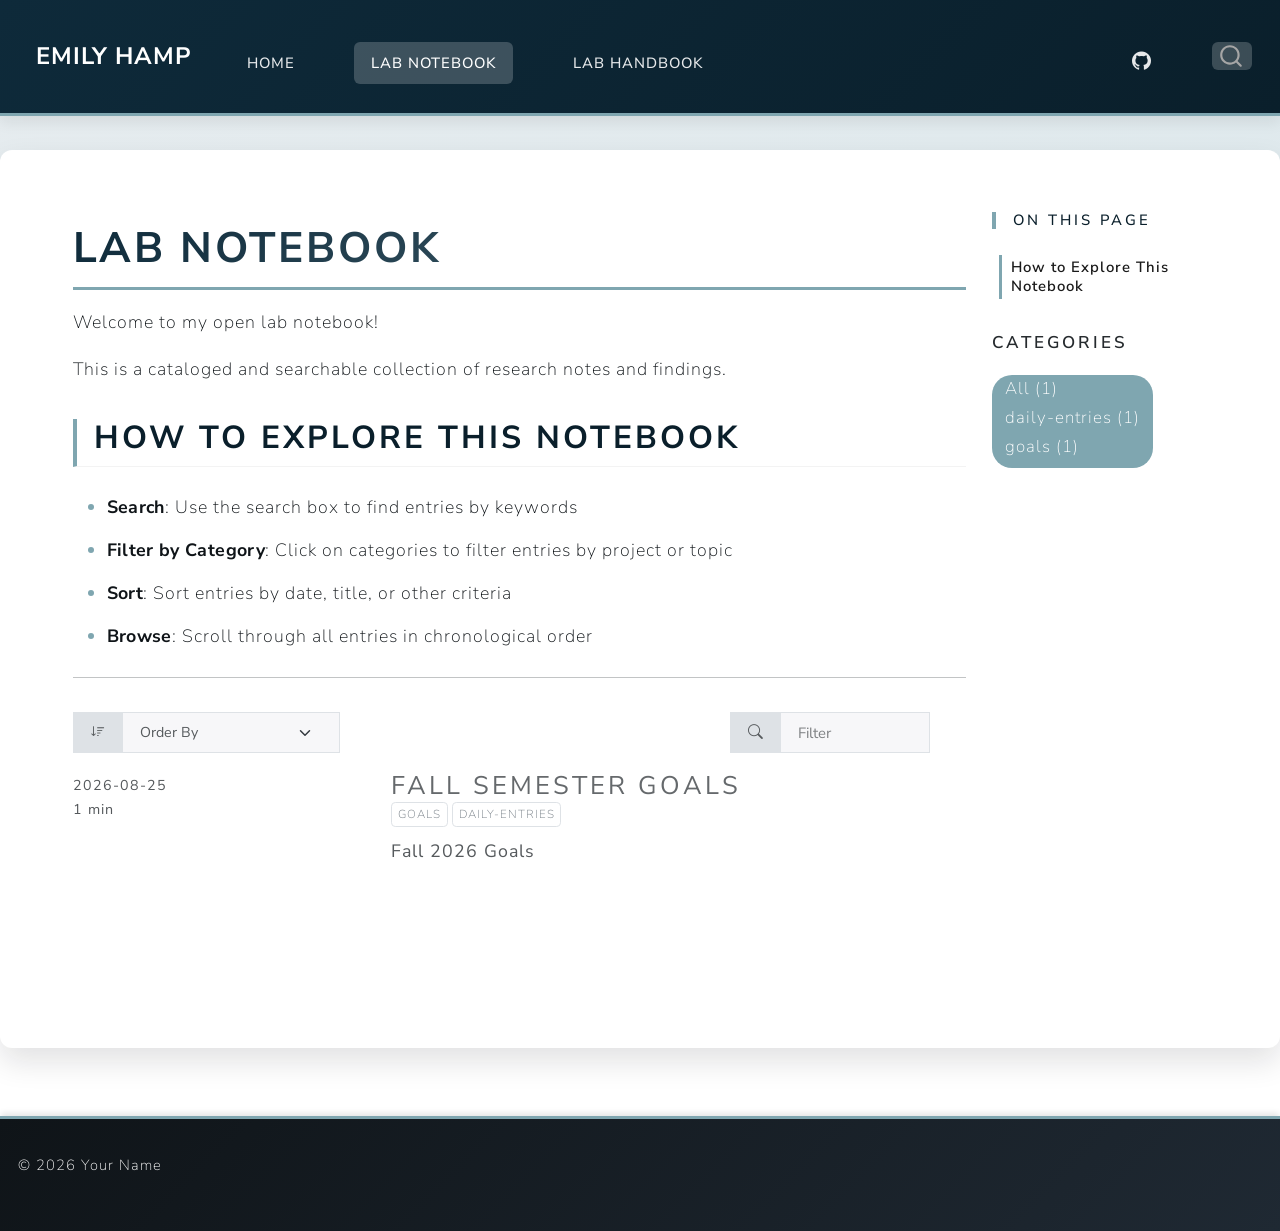
==== commit 480a9058: "minor edits" ====
--- a/docs/notebook.html
+++ b/docs/notebook.html
@@ -7,7 +7,7 @@
 <meta name="viewport" content="width=device-width, initial-scale=1.0, user-scalable=yes">
 
 
-<title>Lab Notebook – YOUR NAME</title>
+<title>Lab Notebook – Emily Hamp</title>
 <style>
 /* Default styles provided by pandoc.
 ** See https://pandoc.org/MANUAL.html#variables-for-html for config info.
@@ -133,7 +133,7 @@
 </script>
 
 <link rel="stylesheet" href="styles.css">
-</head>
+<link rel="alternate" type="application/rss+xml" title="Emily Hamp" href="notebook.xml" data-external="1"></head>
 
 <body class="nav-fixed quarto-light">
 
@@ -147,7 +147,7 @@
     <img src="./headshots/logo.png" alt="" class="navbar-logo dark-content">
     </a>
     <a class="navbar-brand" href="./index.html">
-    <span class="navbar-title">YOUR NAME</span>
+    <span class="navbar-title">Emily Hamp</span>
     </a>
   </div>
             <div id="quarto-search" class="" title="Search"></div>
@@ -167,6 +167,13 @@
   <li class="nav-item">
     <a class="nav-link" href="https://alcalalab.github.io/resources/"> 
 <span class="menu-text">Lab Handbook</span></a>
+  </li>  
+</ul>
+            <ul class="navbar-nav navbar-nav-scroll ms-auto">
+  <li class="nav-item compact">
+    <a class="nav-link" href="https://github.com/emilyhamp"> <i class="bi bi-github" role="img">
+</i> 
+<span class="menu-text"></span></a>
   </li>  
 </ul>
           </div> <!-- /navcollapse -->
@@ -351,7 +358,7 @@
     }
       var localhostRegex = new RegExp(/^(?:http|https):\/\/localhost\:?[0-9]*\//);
       var mailtoRegex = new RegExp(/^mailto:/);
-        var filterRegex = new RegExp('/' + window.location.host + '/');
+        var filterRegex = new RegExp("https:\/\/github\.com\/emilyhamp");
       var isInternal = (href) => {
           return filterRegex.test(href) || localhostRegex.test(href) || mailtoRegex.test(href);
       }
